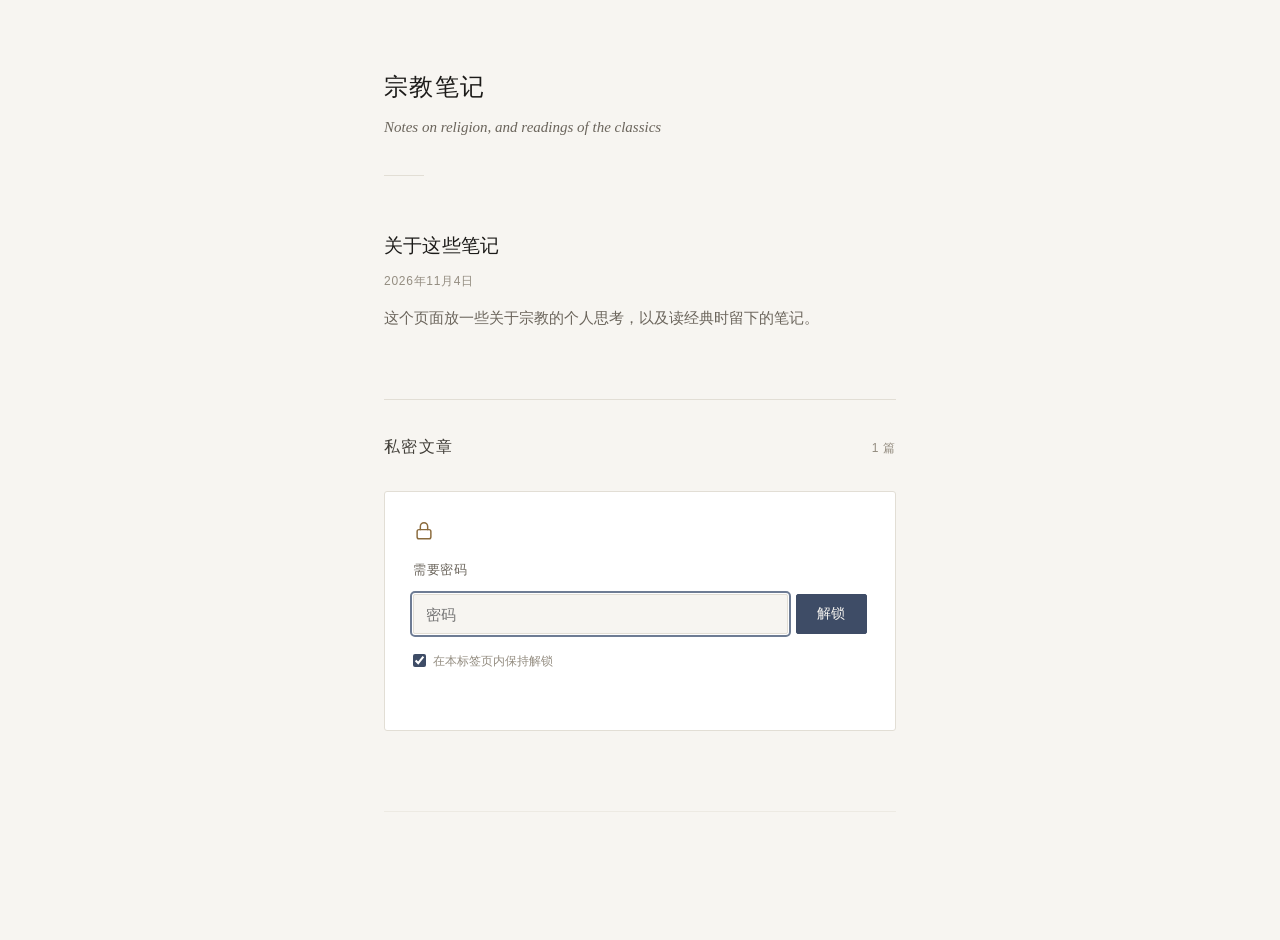
==== blog/index.html @ 41c93077 "blog: new post" ====
<!DOCTYPE html>
<html lang="zh-CN">
<head>
<meta charset="utf-8">
<meta name="viewport" content="width=device-width, initial-scale=1">
<meta name="robots" content="noindex, nofollow, noarchive, nosnippet, noimageindex">
<meta name="referrer" content="no-referrer">
<title>宗教笔记</title>
<link rel="stylesheet" href="/blog/assets/blog.css">

</head>
<body class="">
<div class="wrap">
<header class="site-head">
  
  <h1 class="site-title"><a href="/blog/">宗教笔记</a></h1>
  <p class="site-sub">Notes on religion, and readings of the classics</p>
</header>
<main>
  <ul class="post-list">
    <li class="post-item">
      <a class="post-link" href="/blog/posts/0001-about-these-notes.html">
        <span class="post-item-title">关于这些笔记</span>
        
      </a>
      <time datetime="2026-11-04">2026年11月4日</time>
      <p class="post-item-excerpt">这个页面放一些关于宗教的个人思考，以及读经典时留下的笔记。</p>
    </li></ul>
  <section class="locked-section">
  <div class="locked-head">
    <h2>私密文章</h2>
    <span class="locked-count">1 篇</span>
  </div>
  <form class="unlock" data-unlock="index" autocomplete="off">
  <div class="lock-icon" aria-hidden="true">
    <svg viewBox="0 0 24 24" width="22" height="22" fill="none" stroke="currentColor"
         stroke-width="1.6" stroke-linecap="round">
      <rect x="4.5" y="10.5" width="15" height="10" rx="2"></rect>
      <path d="M8 10.5V7a4 4 0 0 1 8 0v3.5"></path>
    </svg>
  </div>
  <label class="unlock-label" for="pp-index">需要密码</label>
  <div class="unlock-row">
    <input id="pp-index" class="unlock-input" type="password" name="passphrase"
           autocomplete="current-password" spellcheck="false" placeholder="密码">
    <button class="unlock-btn" type="submit">解锁</button>
  </div>
  <label class="unlock-remember">
    <input type="checkbox" class="unlock-keep" checked>
    <span>在本标签页内保持解锁</span>
  </label>
  <p class="unlock-msg" role="status" aria-live="polite"></p>
</form>
  <ul class="post-list" id="private-list" hidden></ul>
</section>
</main>
<footer class="site-foot"></footer>
</div>
<script type="application/json" id="cipher">{"v":1,"kdf":{"name":"PBKDF2","hash":"SHA-256","iter":600000,"salt":"D2Hpdj6Cfg3+Df/fnNLIPA=="},"iv":"oFaiVx8m/uphhaqH","ct":"nPEY5OMk6pHO2Rv9nDUXigLobBf2LGe+ul8/dcx4k+GuZmcdVGoUuPAZ8iB8fg2SWSDFd8z9XgeGVJhM6crkHhzIz+brakvxHvvwE6O6bdwlx/coR19mKoQlVp03rl/[base64]/r6fAcZ5mvOZeIb+5mvycZyrWoMidAmxclHHlcXTpZe0itfQ=="}</script>
<script src="/blog/assets/blog.js" defer></script>
</body>
</html>
---- blog/assets/blog.css ----
/* blog.css — generated into /blog/assets/. Edit tools/templates/blog.css. */

:root {
  --bg:        #F7F5F1;
  --surface:   #FFFFFF;
  --ink:       #1C1B19;
  --ink-soft:  #413E38;
  --muted:     #6B655C;
  --faint:     #948D81;
  --rule:      #E2DED5;
  --rule-soft: #EDEAE3;
  --accent:    #3E4C66;
  --accent-dim:#6E7C94;
  --lock:      #8A6A3C;

  --font-serif: "Iowan Old Style", "Palatino Linotype", Palatino, "Book Antiqua",
                Georgia, "Songti SC", "Source Han Serif SC", "Noto Serif CJK SC",
                "SimSun", serif;
  --font-sans:  ui-sans-serif, -apple-system, "Helvetica Neue", "PingFang SC",
                "Hiragino Sans GB", "Microsoft YaHei", sans-serif;

  --measure: 34rem;
  --leading: 1.9;
}

@media (prefers-color-scheme: dark) {
  :root:not([data-theme="light"]) {
    --bg:        #14151A;
    --surface:   #1B1D23;
    --ink:       #E4E1DA;
    --ink-soft:  #CFCBC3;
    --muted:     #9A9489;
    --faint:     #736D64;
    --rule:      #2C2F37;
    --rule-soft: #22252B;
    --accent:    #9DB0D0;
    --accent-dim:#7C8CA8;
    --lock:      #C7A472;
  }
}

:root[data-theme="dark"] {
  --bg:        #14151A;
  --surface:   #1B1D23;
  --ink:       #E4E1DA;
  --ink-soft:  #CFCBC3;
  --muted:     #9A9489;
  --faint:     #736D64;
  --rule:      #2C2F37;
  --rule-soft: #22252B;
  --accent:    #9DB0D0;
  --accent-dim:#7C8CA8;
  --lock:      #C7A472;
}

*, *::before, *::after { box-sizing: border-box; }

html { -webkit-text-size-adjust: 100%; }

body {
  margin: 0;
  background: var(--bg);
  color: var(--ink);
  font-family: var(--font-serif);
  font-size: 1.0625rem;
  line-height: var(--leading);
  -webkit-font-smoothing: antialiased;
  text-rendering: optimizeLegibility;
}

/* Copy deterrence. Inputs stay selectable so a password manager can paste. */
body {
  -webkit-user-select: none;
  user-select: none;
  -webkit-touch-callout: none;
}
input, textarea, .unlock, .unlock * {
  -webkit-user-select: text;
  user-select: text;
}

img { max-width: 100%; height: auto; }

a { color: var(--accent); text-decoration-thickness: 1px; text-underline-offset: 2px; }
a:hover { color: var(--ink); }

.wrap {
  max-width: var(--measure);
  margin: 0 auto;
  padding: 4.5rem 16px 6rem;
}

/* ----------------------------------------------------------------- masthead */

.site-head { margin-bottom: 3.5rem; }

.back {
  display: inline-block;
  font-family: var(--font-sans);
  font-size: 0.8125rem;
  letter-spacing: 0.02em;
  color: var(--muted);
  text-decoration: none;
  margin-bottom: 2.25rem;
}
.back:hover { color: var(--accent); }

.site-title {
  font-size: 1.5rem;
  font-weight: 500;
  letter-spacing: 0.06em;
  margin: 0;
  line-height: 1.3;
}
.site-title a { color: var(--ink); text-decoration: none; }

.site-sub {
  margin: 0.75rem 0 0;
  color: var(--muted);
  font-size: 0.9375rem;
  font-style: italic;
  line-height: 1.6;
}

.site-head::after {
  content: "";
  display: block;
  width: 2.5rem;
  height: 1px;
  background: var(--rule);
  margin-top: 2.25rem;
}

/* --------------------------------------------------------------- post lists */

.post-list { list-style: none; margin: 0; padding: 0; }

.post-item { padding: 1.75rem 0; border-bottom: 1px solid var(--rule-soft); }
.post-item:first-child { padding-top: 0; }
.post-item:last-child { border-bottom: 0; }

.post-link { display: block; text-decoration: none; }

.post-item-title {
  display: block;
  color: var(--ink);
  font-size: 1.1875rem;
  line-height: 1.5;
  letter-spacing: 0.01em;
}
.post-link:hover .post-item-title { color: var(--accent); }

.post-item-book {
  display: block;
  margin-top: 0.3rem;
  color: var(--faint);
  font-size: 0.875rem;
  font-style: italic;
}

.post-item time {
  display: block;
  margin-top: 0.6rem;
  font-family: var(--font-sans);
  font-size: 0.75rem;
  letter-spacing: 0.06em;
  color: var(--faint);
}

.post-item-excerpt {
  margin: 0.75rem 0 0;
  color: var(--muted);
  font-size: 0.9375rem;
  line-height: 1.75;
}

/* ------------------------------------------------------------ locked blocks */

.locked-section { margin-top: 2.5rem; }

.locked-head {
  display: flex;
  align-items: baseline;
  justify-content: space-between;
  gap: 1rem;
  border-top: 1px solid var(--rule);
  padding-top: 2rem;
}
.locked-head h2 {
  margin: 0;
  font-size: 1rem;
  font-weight: 500;
  letter-spacing: 0.08em;
  color: var(--ink-soft);
}
.locked-count {
  font-family: var(--font-sans);
  font-size: 0.75rem;
  letter-spacing: 0.06em;
  color: var(--faint);
}

.unlock {
  margin: 1.75rem 0 0;
  padding: 1.75rem;
  background: var(--surface);
  border: 1px solid var(--rule);
  border-radius: 3px;
}

.lock-icon { color: var(--lock); line-height: 0; margin-bottom: 1rem; }

.unlock-label {
  display: block;
  font-family: var(--font-sans);
  font-size: 0.8125rem;
  letter-spacing: 0.04em;
  color: var(--muted);
  margin-bottom: 0.75rem;
}

.unlock-row { display: flex; gap: 0.5rem; flex-wrap: wrap; }

.unlock-input {
  flex: 1 1 11rem;
  min-width: 0;
  padding: 0.6rem 0.75rem;
  font-family: var(--font-sans);
  font-size: 0.9375rem;
  color: var(--ink);
  background: var(--bg);
  border: 1px solid var(--rule);
  border-radius: 2px;
}
.unlock-input:focus-visible { outline: 2px solid var(--accent-dim); outline-offset: 1px; }

.unlock-btn {
  padding: 0.6rem 1.25rem;
  font-family: var(--font-sans);
  font-size: 0.875rem;
  letter-spacing: 0.04em;
  color: var(--bg);
  background: var(--accent);
  border: 1px solid var(--accent);
  border-radius: 2px;
  cursor: pointer;
}
.unlock-btn:hover { background: var(--ink); border-color: var(--ink); }
.unlock-btn[disabled] { opacity: 0.55; cursor: default; }

.unlock-remember {
  display: flex;
  align-items: center;
  gap: 0.45rem;
  margin-top: 1rem;
  font-family: var(--font-sans);
  font-size: 0.75rem;
  color: var(--faint);
}
.unlock-remember input { margin: 0; accent-color: var(--accent); }

.unlock-msg {
  margin: 0.85rem 0 0;
  min-height: 1.2em;
  font-family: var(--font-sans);
  font-size: 0.8125rem;
  color: var(--muted);
}
.unlock-msg[data-state="error"] { color: #B4553F; }
@media (prefers-color-scheme: dark) {
  :root:not([data-theme="light"]) .unlock-msg[data-state="error"] { color: #E08C73; }
}

.locked-pane .post-title.muted { color: var(--faint); font-style: italic; }
.locked-note {
  color: var(--muted);
  font-size: 0.9375rem;
  line-height: 1.75;
  margin: 0.75rem 0 0;
}

/* --------------------------------------------------------------------- post */

.post-title {
  font-size: 1.875rem;
  font-weight: 500;
  line-height: 1.4;
  letter-spacing: 0.01em;
  margin: 0 0 1.25rem;
  text-wrap: balance;
}

.post-meta {
  display: flex;
  align-items: center;
  gap: 0.9rem;
  flex-wrap: wrap;
  font-family: var(--font-sans);
  font-size: 0.75rem;
  letter-spacing: 0.06em;
  color: var(--faint);
  padding-bottom: 2rem;
  border-bottom: 1px solid var(--rule-soft);
}
.tags { display: flex; gap: 0.45rem; flex-wrap: wrap; }
.tag::before { content: "#"; opacity: 0.55; }

.citation {
  margin: 2rem 0 0;
  padding: 1.1rem 1.25rem;
  background: var(--surface);
  border-left: 2px solid var(--lock);
  border-radius: 0 2px 2px 0;
}
.cite-label {
  display: block;
  font-family: var(--font-sans);
  font-size: 0.6875rem;
  letter-spacing: 0.12em;
  text-transform: uppercase;
  color: var(--faint);
  margin-bottom: 0.3rem;
}
.cite-book { color: var(--ink-soft); font-size: 1rem; }
.cite-author { color: var(--muted); font-size: 0.875rem; font-style: italic; }
.cite-author::before { content: " · "; color: var(--faint); font-style: normal; }

/* ---------------------------------------------------------------------- toc */

.toc {
  margin: 2.5rem 0 0;
  padding: 1.25rem 1.5rem;
  border: 1px solid var(--rule-soft);
  border-radius: 2px;
}
.toc-h {
  font-family: var(--font-sans);
  font-size: 0.6875rem;
  letter-spacing: 0.12em;
  text-transform: uppercase;
  color: var(--faint);
  margin-bottom: 0.75rem;
}
.toc ol { list-style: none; margin: 0; padding: 0; }
.toc li { line-height: 1.6; margin: 0.35rem 0; }
.toc-l3 { padding-left: 1.1rem; }
.toc a {
  color: var(--muted);
  font-size: 0.9375rem;
  text-decoration: none;
}
.toc a:hover { color: var(--accent); text-decoration: underline; }

/* -------------------------------------------------------------------- prose */

.prose { margin-top: 3rem; }

.prose > *:first-child { margin-top: 0; }

.prose p { margin: 0 0 1.6rem; color: var(--ink-soft); }

.prose h2, .prose h3 {
  position: relative;
  font-weight: 500;
  letter-spacing: 0.02em;
  color: var(--ink);
  line-height: 1.45;
}
.prose h2 { font-size: 1.3125rem; margin: 3.5rem 0 1.25rem; }
.prose h3 { font-size: 1.0625rem; margin: 2.5rem 0 1rem; color: var(--ink-soft); }

.anchor {
  position: absolute;
  left: -1.4rem;
  color: var(--rule);
  text-decoration: none;
  opacity: 0;
  transition: opacity 0.15s;
}
h2:hover .anchor, h3:hover .anchor { opacity: 1; }
@media (max-width: 42rem) { .anchor { display: none; } }

.prose blockquote {
  margin: 2rem 0;
  padding: 0.25rem 0 0.25rem 1.5rem;
  border-left: 2px solid var(--rule);
  color: var(--muted);
}
.prose blockquote p { margin-bottom: 0.9rem; }
.prose blockquote p:last-child { margin-bottom: 0; }

.prose ul, .prose ol { margin: 0 0 1.6rem; padding-left: 1.5rem; color: var(--ink-soft); }
.prose li { margin: 0.5rem 0; }
.prose li::marker { color: var(--faint); }

.prose hr {
  border: 0;
  height: 1px;
  background: var(--rule);
  margin: 3.5rem auto;
  width: 4rem;
}

.prose strong { font-weight: 600; color: var(--ink); }
.prose em { font-style: italic; }

.prose code {
  font-family: ui-monospace, "SF Mono", Menlo, monospace;
  font-size: 0.875em;
  background: var(--rule-soft);
  padding: 0.1em 0.35em;
  border-radius: 2px;
}
.prose pre {
  background: var(--surface);
  border: 1px solid var(--rule);
  border-radius: 2px;
  padding: 1rem 1.1rem;
  overflow-x: auto;
  margin: 2rem 0;
}
.prose pre code { background: none; padding: 0; font-size: 0.8125rem; line-height: 1.7; }

.prose table {
  width: 100%;
  border-collapse: collapse;
  margin: 2rem 0;
  font-size: 0.9375rem;
}
.prose th, .prose td {
  text-align: left;
  padding: 0.6rem 0.75rem;
  border-bottom: 1px solid var(--rule-soft);
}
.prose th {
  font-family: var(--font-sans);
  font-size: 0.75rem;
  letter-spacing: 0.06em;
  color: var(--muted);
  font-weight: 500;
  border-bottom-color: var(--rule);
}

.prose figure { margin: 2.5rem 0; }
.prose figcaption {
  margin-top: 0.6rem;
  color: var(--faint);
  font-size: 0.8125rem;
  line-height: 1.6;
}

/* ---------------------------------------------------------------- footnotes */

.fn-ref { font-family: var(--font-sans); font-size: 0.6875em; }
.fn-ref a { text-decoration: none; padding: 0 0.1em; }

.footnotes {
  margin-top: 4rem;
  padding-top: 2rem;
  border-top: 1px solid var(--rule);
}
.footnotes h2 {
  font-family: var(--font-sans);
  font-size: 0.6875rem;
  letter-spacing: 0.12em;
  text-transform: uppercase;
  color: var(--faint);
  font-weight: 500;
  margin: 0 0 1.25rem;
}
.footnotes ol { list-style: none; margin: 0; padding: 0; }
.footnotes li { display: flex; gap: 0.75rem; margin: 0.9rem 0; }
.fn-num {
  flex: 0 0 auto;
  font-family: var(--font-sans);
  font-size: 0.6875rem;
  color: var(--faint);
  padding-top: 0.35em;
}
.fn-body { color: var(--muted); font-size: 0.9375rem; line-height: 1.75; }
.fn-back { text-decoration: none; margin-left: 0.25rem; }

/* ------------------------------------------------------------------- footer */

.site-foot {
  margin-top: 5rem;
  padding-top: 2rem;
  border-top: 1px solid var(--rule-soft);
  font-family: var(--font-sans);
  font-size: 0.75rem;
  color: var(--faint);
}
.site-foot p { margin: 0; }

/* -------------------------------------------------------------------- print */

@media print {
  .wrap { display: none !important; }
  body::after {
    content: "This page is not available for printing.";
    display: block;
    font-family: sans-serif;
    padding: 2rem;
  }
}

@media (max-width: 36rem) {
  .wrap { padding: 2.75rem 16px 4rem; }
  .post-title { font-size: 1.5rem; }
  .prose h2 { font-size: 1.1875rem; }
}

@media (prefers-reduced-motion: reduce) {
  * { transition: none !important; animation: none !important; }
}
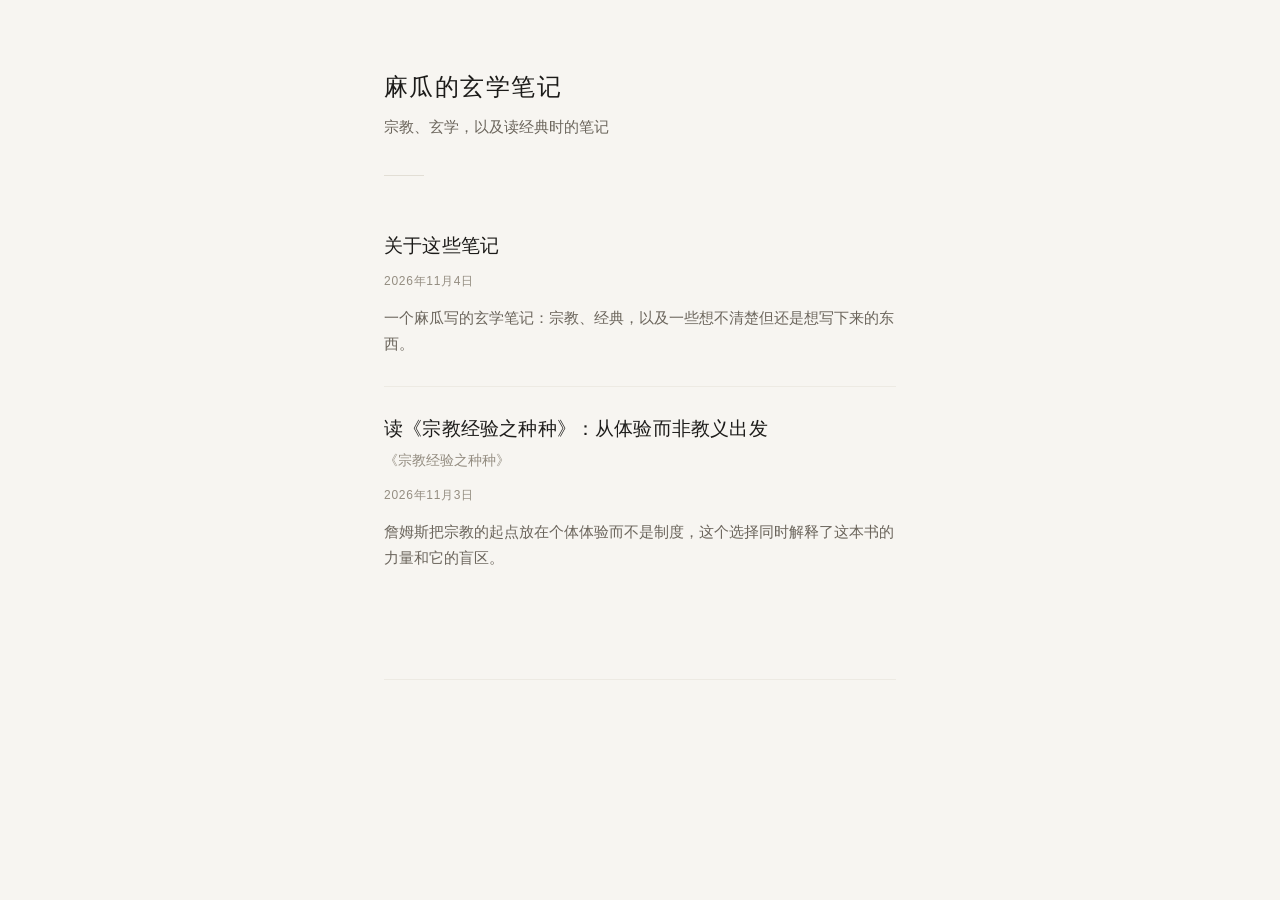
==== commit 473882de: "blog: public reading, fix passphrase prompt, retitle" ====
--- a/blog/index.html
+++ b/blog/index.html
@@ -5,7 +5,7 @@
 <meta name="viewport" content="width=device-width, initial-scale=1">
 <meta name="robots" content="noindex, nofollow, noarchive, nosnippet, noimageindex">
 <meta name="referrer" content="no-referrer">
-<title>宗教笔记</title>
+<title>麻瓜的玄学笔记</title>
 <link rel="stylesheet" href="/blog/assets/blog.css">
 
 </head>
@@ -13,8 +13,8 @@
 <div class="wrap">
 <header class="site-head">
   
-  <h1 class="site-title"><a href="/blog/">宗教笔记</a></h1>
-  <p class="site-sub">Notes on religion, and readings of the classics</p>
+  <h1 class="site-title"><a href="/blog/">麻瓜的玄学笔记</a></h1>
+  <p class="site-sub">宗教、玄学，以及读经典时的笔记</p>
 </header>
 <main>
   <ul class="post-list">
@@ -24,39 +24,21 @@
         
       </a>
       <time datetime="2026-11-04">2026年11月4日</time>
-      <p class="post-item-excerpt">这个页面放一些关于宗教的个人思考，以及读经典时留下的笔记。</p>
+      <p class="post-item-excerpt">一个麻瓜写的玄学笔记：宗教、经典，以及一些想不清楚但还是想写下来的东西。</p>
+    </li>
+    <li class="post-item">
+      <a class="post-link" href="/blog/posts/0002-varieties-of-religious-experience.html">
+        <span class="post-item-title">读《宗教经验之种种》：从体验而非教义出发</span>
+        <span class="post-item-book">《宗教经验之种种》</span>
+      </a>
+      <time datetime="2026-11-03">2026年11月3日</time>
+      <p class="post-item-excerpt">詹姆斯把宗教的起点放在个体体验而不是制度，这个选择同时解释了这本书的力量和它的盲区。</p>
     </li></ul>
-  <section class="locked-section">
-  <div class="locked-head">
-    <h2>私密文章</h2>
-    <span class="locked-count">1 篇</span>
-  </div>
-  <form class="unlock" data-unlock="index" autocomplete="off">
-  <div class="lock-icon" aria-hidden="true">
-    <svg viewBox="0 0 24 24" width="22" height="22" fill="none" stroke="currentColor"
-         stroke-width="1.6" stroke-linecap="round">
-      <rect x="4.5" y="10.5" width="15" height="10" rx="2"></rect>
-      <path d="M8 10.5V7a4 4 0 0 1 8 0v3.5"></path>
-    </svg>
-  </div>
-  <label class="unlock-label" for="pp-index">需要密码</label>
-  <div class="unlock-row">
-    <input id="pp-index" class="unlock-input" type="password" name="passphrase"
-           autocomplete="current-password" spellcheck="false" placeholder="密码">
-    <button class="unlock-btn" type="submit">解锁</button>
-  </div>
-  <label class="unlock-remember">
-    <input type="checkbox" class="unlock-keep" checked>
-    <span>在本标签页内保持解锁</span>
-  </label>
-  <p class="unlock-msg" role="status" aria-live="polite"></p>
-</form>
-  <ul class="post-list" id="private-list" hidden></ul>
-</section>
+  
 </main>
 <footer class="site-foot"></footer>
 </div>
-<script type="application/json" id="cipher">{"v":1,"kdf":{"name":"PBKDF2","hash":"SHA-256","iter":600000,"salt":"D2Hpdj6Cfg3+Df/fnNLIPA=="},"iv":"oFaiVx8m/uphhaqH","ct":"nPEY5OMk6pHO2Rv9nDUXigLobBf2LGe+ul8/dcx4k+GuZmcdVGoUuPAZ8iB8fg2SWSDFd8z9XgeGVJhM6crkHhzIz+brakvxHvvwE6O6bdwlx/coR19mKoQlVp03rl/[base64]/r6fAcZ5mvOZeIb+5mvycZyrWoMidAmxclHHlcXTpZe0itfQ=="}</script>
+
 <script src="/blog/assets/blog.js" defer></script>
 </body>
 </html>
--- a/blog/assets/blog.css
+++ b/blog/assets/blog.css
@@ -118,7 +118,6 @@
   margin: 0.75rem 0 0;
   color: var(--muted);
   font-size: 0.9375rem;
-  font-style: italic;
   line-height: 1.6;
 }
 
@@ -155,7 +154,6 @@
   margin-top: 0.3rem;
   color: var(--faint);
   font-size: 0.875rem;
-  font-style: italic;
 }
 
 .post-item time {
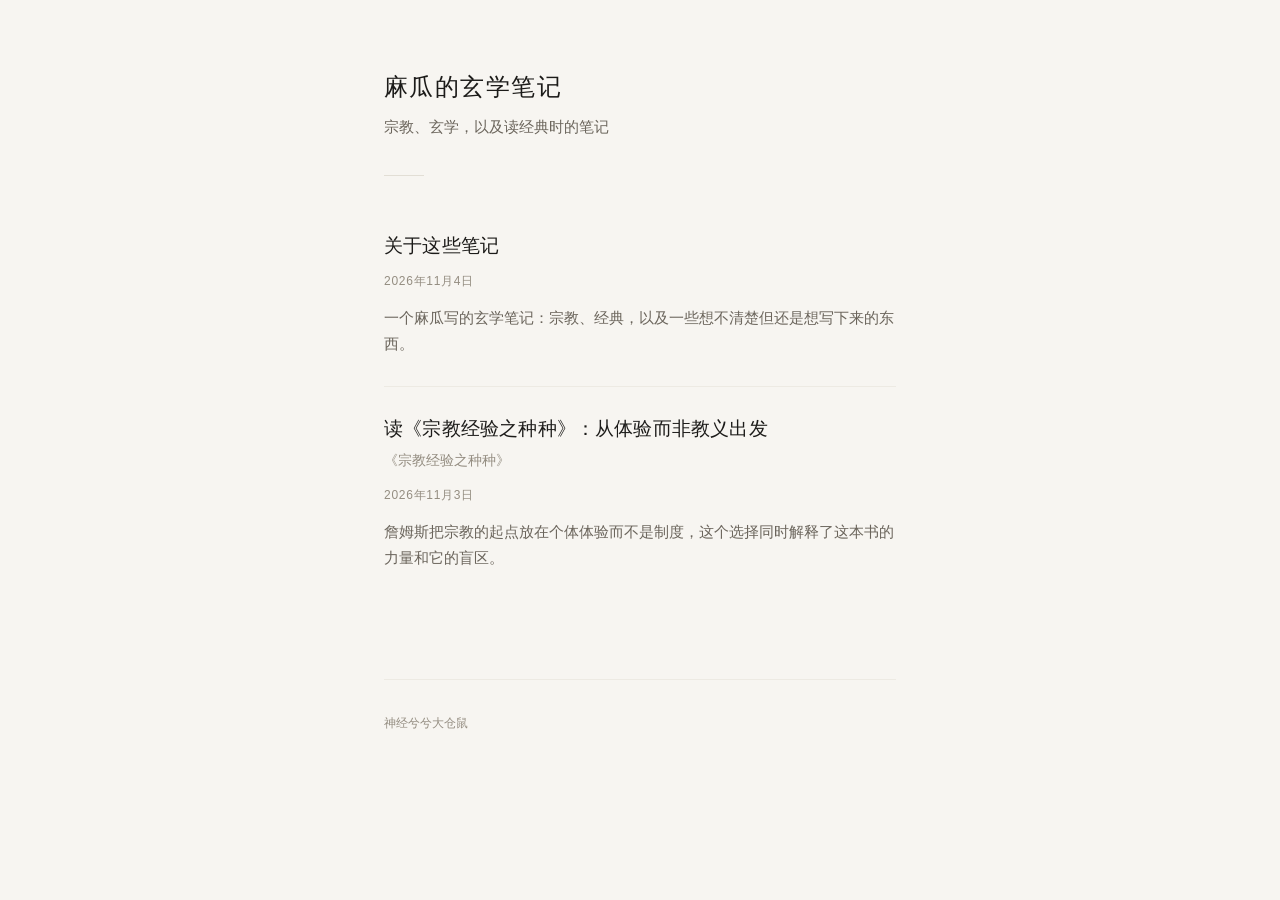
==== commit 31a16695: "Use pseudonym for authorship credits Co-Authored-By: Claude Opus 5 (1M context) <noreply@anthropic.c" ====
--- a/blog/index.html
+++ b/blog/index.html
@@ -36,7 +36,7 @@
     </li></ul>
   
 </main>
-<footer class="site-foot"></footer>
+<footer class="site-foot"><p>神经兮兮大仓鼠</p></footer>
 </div>
 
 <script src="/blog/assets/blog.js" defer></script>
